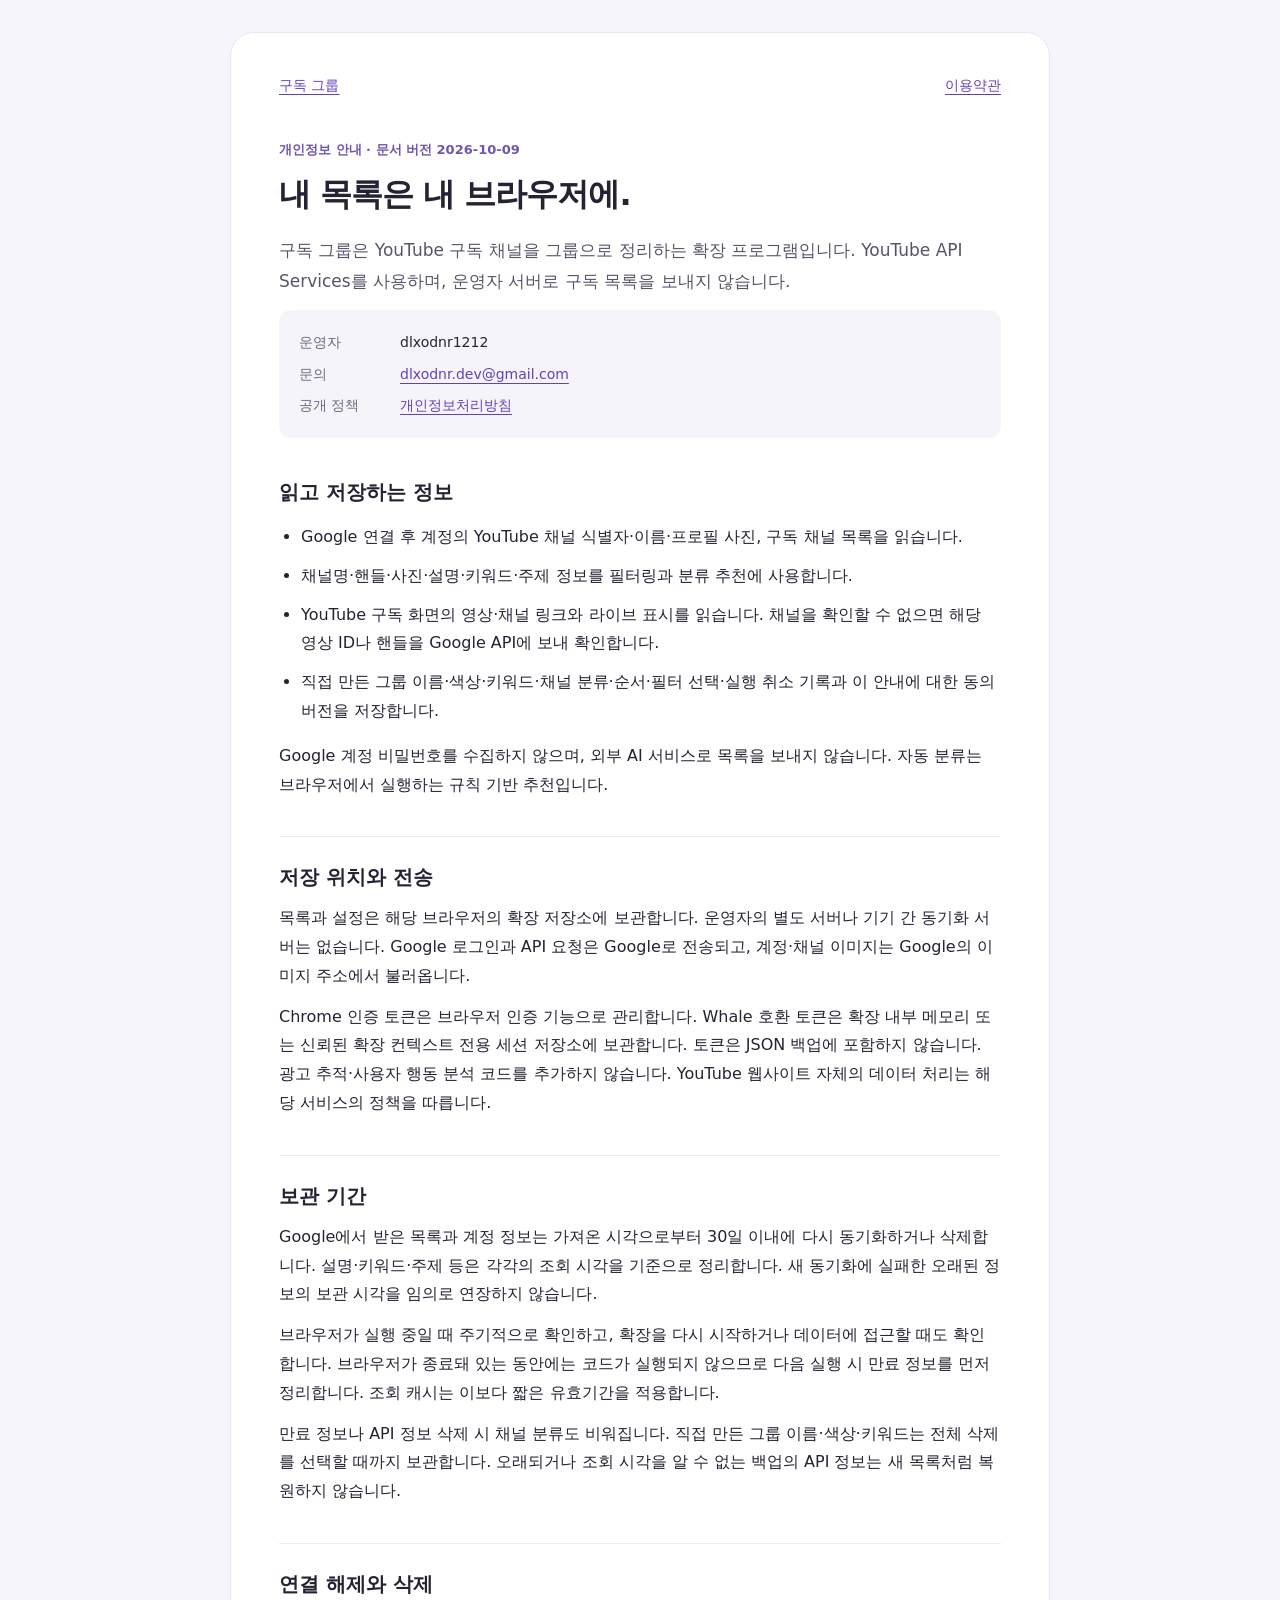
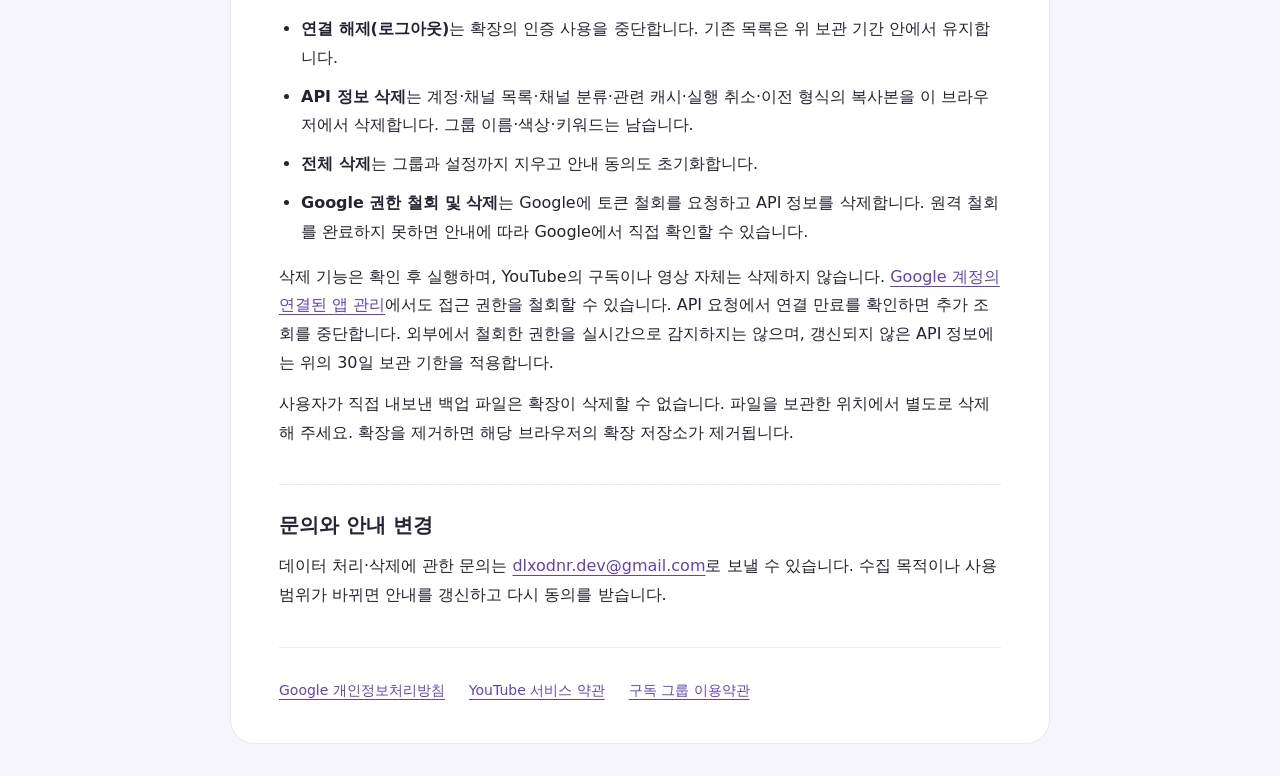
==== privacy.html @ 044491cc "Publish Subscription Groups information and policies" ====
<!doctype html>
<html lang="ko">
<head><meta charset="utf-8"><meta name="viewport" content="width=device-width,initial-scale=1"><title>개인정보처리방침 · 구독 그룹</title><link rel="stylesheet" href="privacy.css"></head>
<body><main>
<nav><a href="https://sdsr.github.io/subscription-groups-site/">구독 그룹</a><a href="terms.html">이용약관</a></nav>
<p class="eyebrow">개인정보 안내 · 문서 버전 2026-10-09</p>
<h1>내 목록은 내 브라우저에.</h1>
<p class="lead">구독 그룹은 YouTube 구독 채널을 그룹으로 정리하는 확장 프로그램입니다. YouTube API Services를 사용하며, 운영자 서버로 구독 목록을 보내지 않습니다.</p>
<dl><dt>운영자</dt><dd>dlxodnr1212</dd><dt>문의</dt><dd><a href="mailto:dlxodnr.dev@gmail.com">dlxodnr.dev@gmail.com</a></dd><dt>공개 정책</dt><dd><a href="https://sdsr.github.io/subscription-groups-site/privacy.html">개인정보처리방침</a></dd></dl>
<section><h2>읽고 저장하는 정보</h2><ul>
<li>Google 연결 후 계정의 YouTube 채널 식별자·이름·프로필 사진, 구독 채널 목록을 읽습니다.</li>
<li>채널명·핸들·사진·설명·키워드·주제 정보를 필터링과 분류 추천에 사용합니다.</li>
<li>YouTube 구독 화면의 영상·채널 링크와 라이브 표시를 읽습니다. 채널을 확인할 수 없으면 해당 영상 ID나 핸들을 Google API에 보내 확인합니다.</li>
<li>직접 만든 그룹 이름·색상·키워드·채널 분류·순서·필터 선택·실행 취소 기록과 이 안내에 대한 동의 버전을 저장합니다.</li>
</ul><p>Google 계정 비밀번호를 수집하지 않으며, 외부 AI 서비스로 목록을 보내지 않습니다. 자동 분류는 브라우저에서 실행하는 규칙 기반 추천입니다.</p></section>
<section><h2>저장 위치와 전송</h2><p>목록과 설정은 해당 브라우저의 확장 저장소에 보관합니다. 운영자의 별도 서버나 기기 간 동기화 서버는 없습니다. Google 로그인과 API 요청은 Google로 전송되고, 계정·채널 이미지는 Google의 이미지 주소에서 불러옵니다.</p><p>Chrome 인증 토큰은 브라우저 인증 기능으로 관리합니다. Whale 호환 토큰은 확장 내부 메모리 또는 신뢰된 확장 컨텍스트 전용 세션 저장소에 보관합니다. 토큰은 JSON 백업에 포함하지 않습니다. 광고 추적·사용자 행동 분석 코드를 추가하지 않습니다. YouTube 웹사이트 자체의 데이터 처리는 해당 서비스의 정책을 따릅니다.</p></section>
<section><h2>보관 기간</h2><p>Google에서 받은 목록과 계정 정보는 가져온 시각으로부터 30일 이내에 다시 동기화하거나 삭제합니다. 설명·키워드·주제 등은 각각의 조회 시각을 기준으로 정리합니다. 새 동기화에 실패한 오래된 정보의 보관 시각을 임의로 연장하지 않습니다.</p><p>브라우저가 실행 중일 때 주기적으로 확인하고, 확장을 다시 시작하거나 데이터에 접근할 때도 확인합니다. 브라우저가 종료돼 있는 동안에는 코드가 실행되지 않으므로 다음 실행 시 만료 정보를 먼저 정리합니다. 조회 캐시는 이보다 짧은 유효기간을 적용합니다.</p><p>만료 정보나 API 정보 삭제 시 채널 분류도 비워집니다. 직접 만든 그룹 이름·색상·키워드는 전체 삭제를 선택할 때까지 보관합니다. 오래되거나 조회 시각을 알 수 없는 백업의 API 정보는 새 목록처럼 복원하지 않습니다.</p></section>
<section><h2>연결 해제와 삭제</h2><ul>
<li><strong>연결 해제(로그아웃)</strong>는 확장의 인증 사용을 중단합니다. 기존 목록은 위 보관 기간 안에서 유지합니다.</li>
<li><strong>API 정보 삭제</strong>는 계정·채널 목록·채널 분류·관련 캐시·실행 취소·이전 형식의 복사본을 이 브라우저에서 삭제합니다. 그룹 이름·색상·키워드는 남습니다.</li>
<li><strong>전체 삭제</strong>는 그룹과 설정까지 지우고 안내 동의도 초기화합니다.</li>
<li><strong>Google 권한 철회 및 삭제</strong>는 Google에 토큰 철회를 요청하고 API 정보를 삭제합니다. 원격 철회를 완료하지 못하면 안내에 따라 Google에서 직접 확인할 수 있습니다.</li>
</ul><p>삭제 기능은 확인 후 실행하며, YouTube의 구독이나 영상 자체는 삭제하지 않습니다. <a href="https://myaccount.google.com/connections">Google 계정의 연결된 앱 관리</a>에서도 접근 권한을 철회할 수 있습니다. API 요청에서 연결 만료를 확인하면 추가 조회를 중단합니다. 외부에서 철회한 권한을 실시간으로 감지하지는 않으며, 갱신되지 않은 API 정보에는 위의 30일 보관 기한을 적용합니다.</p><p>사용자가 직접 내보낸 백업 파일은 확장이 삭제할 수 없습니다. 파일을 보관한 위치에서 별도로 삭제해 주세요. 확장을 제거하면 해당 브라우저의 확장 저장소가 제거됩니다.</p></section>
<section><h2>문의와 안내 변경</h2><p>데이터 처리·삭제에 관한 문의는 <a href="mailto:dlxodnr.dev@gmail.com">dlxodnr.dev@gmail.com</a>로 보낼 수 있습니다. 수집 목적이나 사용 범위가 바뀌면 안내를 갱신하고 다시 동의를 받습니다.</p></section>
<footer><a href="https://policies.google.com/privacy">Google 개인정보처리방침</a><a href="https://www.youtube.com/t/terms">YouTube 서비스 약관</a><a href="https://sdsr.github.io/subscription-groups-site/terms.html">구독 그룹 이용약관</a></footer>
</main></body></html>
---- privacy.css ----
:root { color-scheme: light dark; font-family: system-ui, sans-serif; color: #242333; background: #f6f5fb; }
* { box-sizing: border-box; }
body { margin: 0; padding: 32px 20px; line-height: 1.8; }
main { max-width: 820px; margin: auto; padding: 40px 48px; background: #fff; border: 1px solid #e9e6f3; border-radius: 24px; }
nav, footer { display: flex; flex-wrap: wrap; gap: 12px 24px; font-size: 14px; }
nav { justify-content: space-between; margin-bottom: 40px; }
a { color: #6142b9; text-underline-offset: 4px; }
a:focus-visible { outline: 3px solid #9d84df; outline-offset: 4px; }
h1 { font-size: 32px; line-height: 1.3; letter-spacing: -1px; margin: 8px 0 20px; }
h2 { font-size: 20px; line-height: 1.5; margin: 0 0 12px; }
.eyebrow { color: #7155b0; font-size: 13px; font-weight: 600; }
.lead { font-size: 17px; color: #59546a; }
dl { display: grid; grid-template-columns: 95px 1fr; padding: 20px; background: #f6f4fb; border-radius: 12px; gap: 6px; font-size: 14px; }
dt { color: #70687f; } dd { margin: 0; overflow-wrap: anywhere; }
section { padding: 25px 0; border-bottom: 1px solid #eeeaf5; }
p { margin: 12px 0; } ul { padding-left: 22px; } li { margin: 10px 0; }
footer { margin-top: 30px; }
@media (max-width: 600px) { body { padding: 12px; } main { padding: 24px; border-radius: 16px; } h1 { font-size: 27px; } }
@media (prefers-color-scheme: dark) { :root { background: #18151f; color: #eeeaf8; } main { background: #221e2c; border-color: #3a3148; } .lead, dt { color: #c8bed8; } a, .eyebrow { color: #c1a5ff; } dl { background: #2c2538; } section { border-color: #3a3148; } }
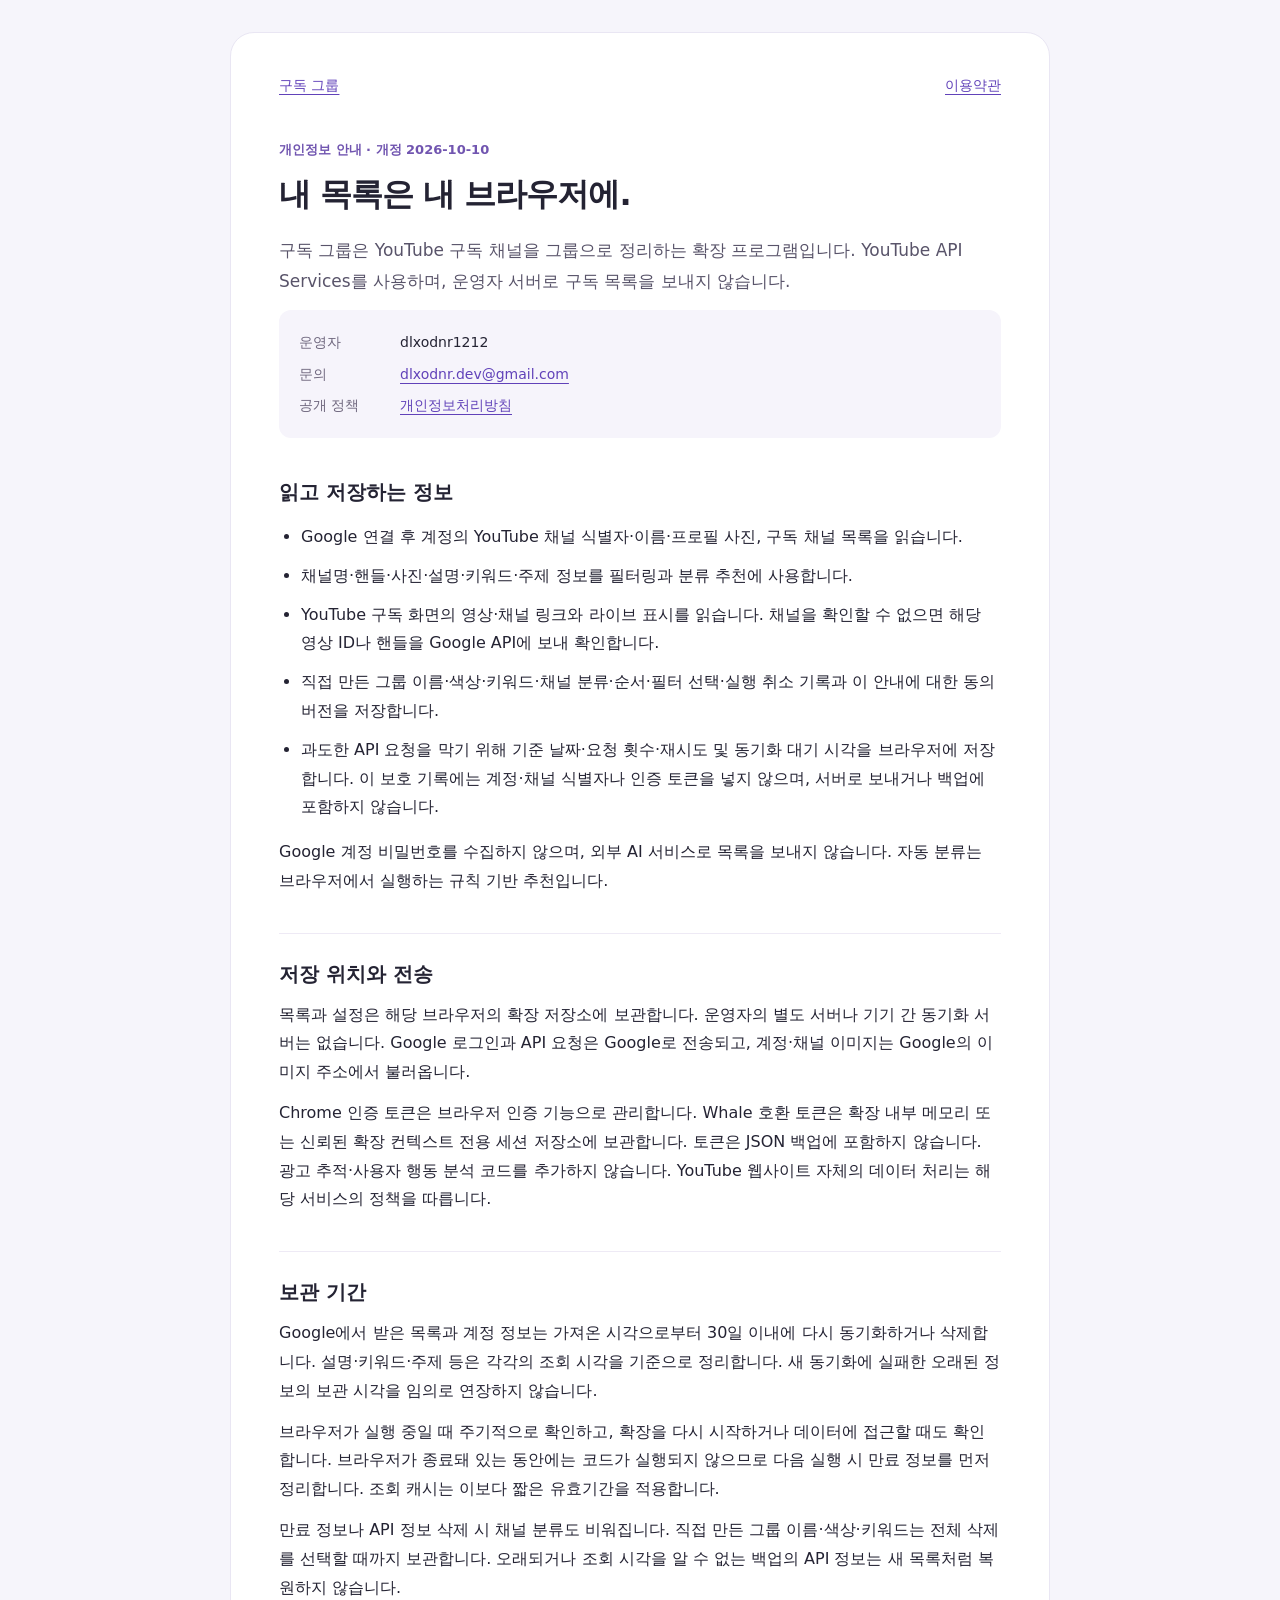
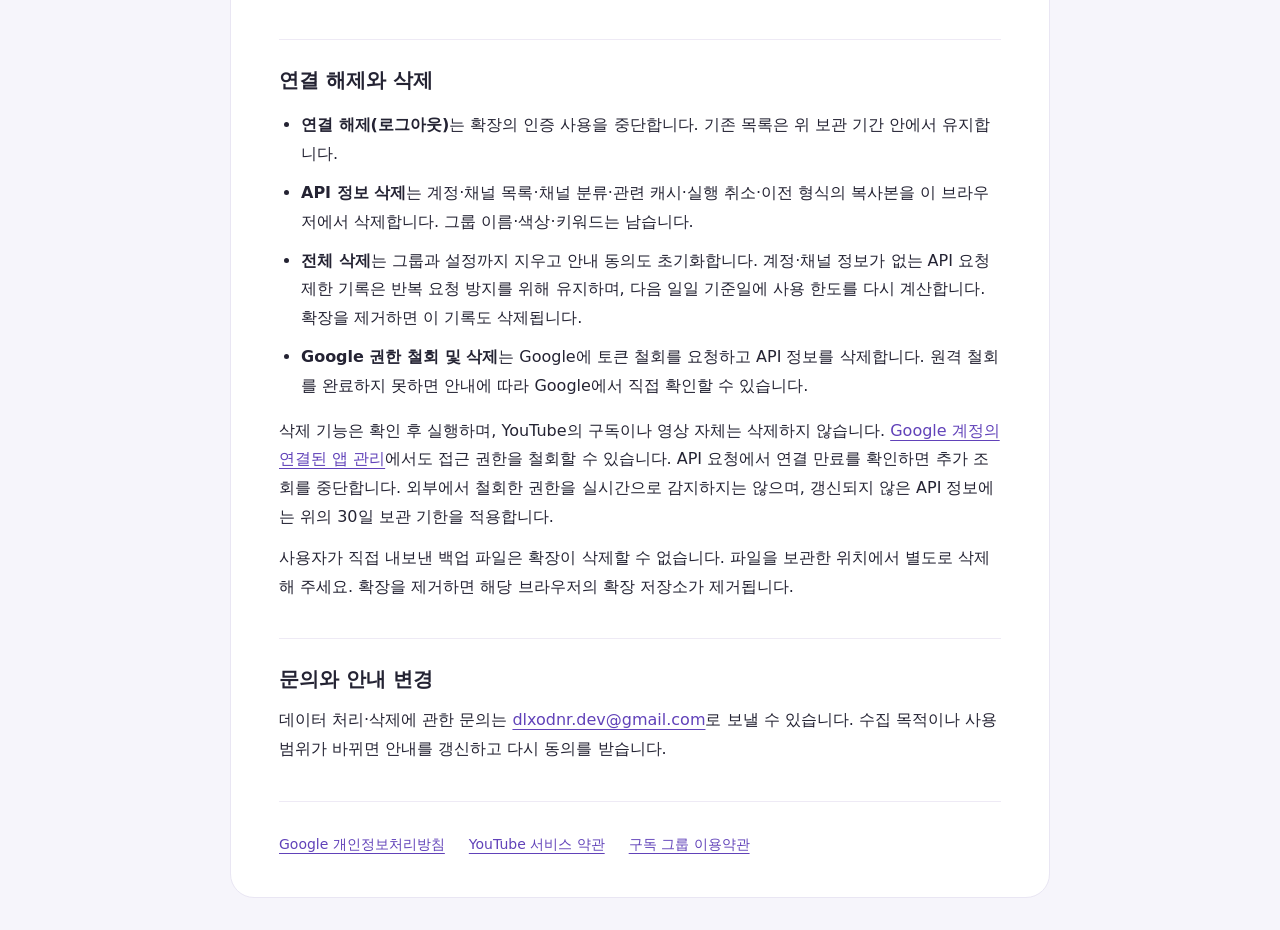
==== commit 852f1677: "docs: disclose local API usage protection records" ====
--- a/privacy.html
+++ b/privacy.html
@@ -3,7 +3,7 @@
 <head><meta charset="utf-8"><meta name="viewport" content="width=device-width,initial-scale=1"><title>개인정보처리방침 · 구독 그룹</title><link rel="stylesheet" href="privacy.css"></head>
 <body><main>
 <nav><a href="https://sdsr.github.io/subscription-groups-site/">구독 그룹</a><a href="terms.html">이용약관</a></nav>
-<p class="eyebrow">개인정보 안내 · 문서 버전 2026-10-09</p>
+<p class="eyebrow">개인정보 안내 · 개정 2026-10-10</p>
 <h1>내 목록은 내 브라우저에.</h1>
 <p class="lead">구독 그룹은 YouTube 구독 채널을 그룹으로 정리하는 확장 프로그램입니다. YouTube API Services를 사용하며, 운영자 서버로 구독 목록을 보내지 않습니다.</p>
 <dl><dt>운영자</dt><dd>dlxodnr1212</dd><dt>문의</dt><dd><a href="mailto:dlxodnr.dev@gmail.com">dlxodnr.dev@gmail.com</a></dd><dt>공개 정책</dt><dd><a href="https://sdsr.github.io/subscription-groups-site/privacy.html">개인정보처리방침</a></dd></dl>
@@ -12,13 +12,14 @@
 <li>채널명·핸들·사진·설명·키워드·주제 정보를 필터링과 분류 추천에 사용합니다.</li>
 <li>YouTube 구독 화면의 영상·채널 링크와 라이브 표시를 읽습니다. 채널을 확인할 수 없으면 해당 영상 ID나 핸들을 Google API에 보내 확인합니다.</li>
 <li>직접 만든 그룹 이름·색상·키워드·채널 분류·순서·필터 선택·실행 취소 기록과 이 안내에 대한 동의 버전을 저장합니다.</li>
+<li>과도한 API 요청을 막기 위해 기준 날짜·요청 횟수·재시도 및 동기화 대기 시각을 브라우저에 저장합니다. 이 보호 기록에는 계정·채널 식별자나 인증 토큰을 넣지 않으며, 서버로 보내거나 백업에 포함하지 않습니다.</li>
 </ul><p>Google 계정 비밀번호를 수집하지 않으며, 외부 AI 서비스로 목록을 보내지 않습니다. 자동 분류는 브라우저에서 실행하는 규칙 기반 추천입니다.</p></section>
 <section><h2>저장 위치와 전송</h2><p>목록과 설정은 해당 브라우저의 확장 저장소에 보관합니다. 운영자의 별도 서버나 기기 간 동기화 서버는 없습니다. Google 로그인과 API 요청은 Google로 전송되고, 계정·채널 이미지는 Google의 이미지 주소에서 불러옵니다.</p><p>Chrome 인증 토큰은 브라우저 인증 기능으로 관리합니다. Whale 호환 토큰은 확장 내부 메모리 또는 신뢰된 확장 컨텍스트 전용 세션 저장소에 보관합니다. 토큰은 JSON 백업에 포함하지 않습니다. 광고 추적·사용자 행동 분석 코드를 추가하지 않습니다. YouTube 웹사이트 자체의 데이터 처리는 해당 서비스의 정책을 따릅니다.</p></section>
 <section><h2>보관 기간</h2><p>Google에서 받은 목록과 계정 정보는 가져온 시각으로부터 30일 이내에 다시 동기화하거나 삭제합니다. 설명·키워드·주제 등은 각각의 조회 시각을 기준으로 정리합니다. 새 동기화에 실패한 오래된 정보의 보관 시각을 임의로 연장하지 않습니다.</p><p>브라우저가 실행 중일 때 주기적으로 확인하고, 확장을 다시 시작하거나 데이터에 접근할 때도 확인합니다. 브라우저가 종료돼 있는 동안에는 코드가 실행되지 않으므로 다음 실행 시 만료 정보를 먼저 정리합니다. 조회 캐시는 이보다 짧은 유효기간을 적용합니다.</p><p>만료 정보나 API 정보 삭제 시 채널 분류도 비워집니다. 직접 만든 그룹 이름·색상·키워드는 전체 삭제를 선택할 때까지 보관합니다. 오래되거나 조회 시각을 알 수 없는 백업의 API 정보는 새 목록처럼 복원하지 않습니다.</p></section>
 <section><h2>연결 해제와 삭제</h2><ul>
 <li><strong>연결 해제(로그아웃)</strong>는 확장의 인증 사용을 중단합니다. 기존 목록은 위 보관 기간 안에서 유지합니다.</li>
 <li><strong>API 정보 삭제</strong>는 계정·채널 목록·채널 분류·관련 캐시·실행 취소·이전 형식의 복사본을 이 브라우저에서 삭제합니다. 그룹 이름·색상·키워드는 남습니다.</li>
-<li><strong>전체 삭제</strong>는 그룹과 설정까지 지우고 안내 동의도 초기화합니다.</li>
+<li><strong>전체 삭제</strong>는 그룹과 설정까지 지우고 안내 동의도 초기화합니다. 계정·채널 정보가 없는 API 요청 제한 기록은 반복 요청 방지를 위해 유지하며, 다음 일일 기준일에 사용 한도를 다시 계산합니다. 확장을 제거하면 이 기록도 삭제됩니다.</li>
 <li><strong>Google 권한 철회 및 삭제</strong>는 Google에 토큰 철회를 요청하고 API 정보를 삭제합니다. 원격 철회를 완료하지 못하면 안내에 따라 Google에서 직접 확인할 수 있습니다.</li>
 </ul><p>삭제 기능은 확인 후 실행하며, YouTube의 구독이나 영상 자체는 삭제하지 않습니다. <a href="https://myaccount.google.com/connections">Google 계정의 연결된 앱 관리</a>에서도 접근 권한을 철회할 수 있습니다. API 요청에서 연결 만료를 확인하면 추가 조회를 중단합니다. 외부에서 철회한 권한을 실시간으로 감지하지는 않으며, 갱신되지 않은 API 정보에는 위의 30일 보관 기한을 적용합니다.</p><p>사용자가 직접 내보낸 백업 파일은 확장이 삭제할 수 없습니다. 파일을 보관한 위치에서 별도로 삭제해 주세요. 확장을 제거하면 해당 브라우저의 확장 저장소가 제거됩니다.</p></section>
 <section><h2>문의와 안내 변경</h2><p>데이터 처리·삭제에 관한 문의는 <a href="mailto:dlxodnr.dev@gmail.com">dlxodnr.dev@gmail.com</a>로 보낼 수 있습니다. 수집 목적이나 사용 범위가 바뀌면 안내를 갱신하고 다시 동의를 받습니다.</p></section>
